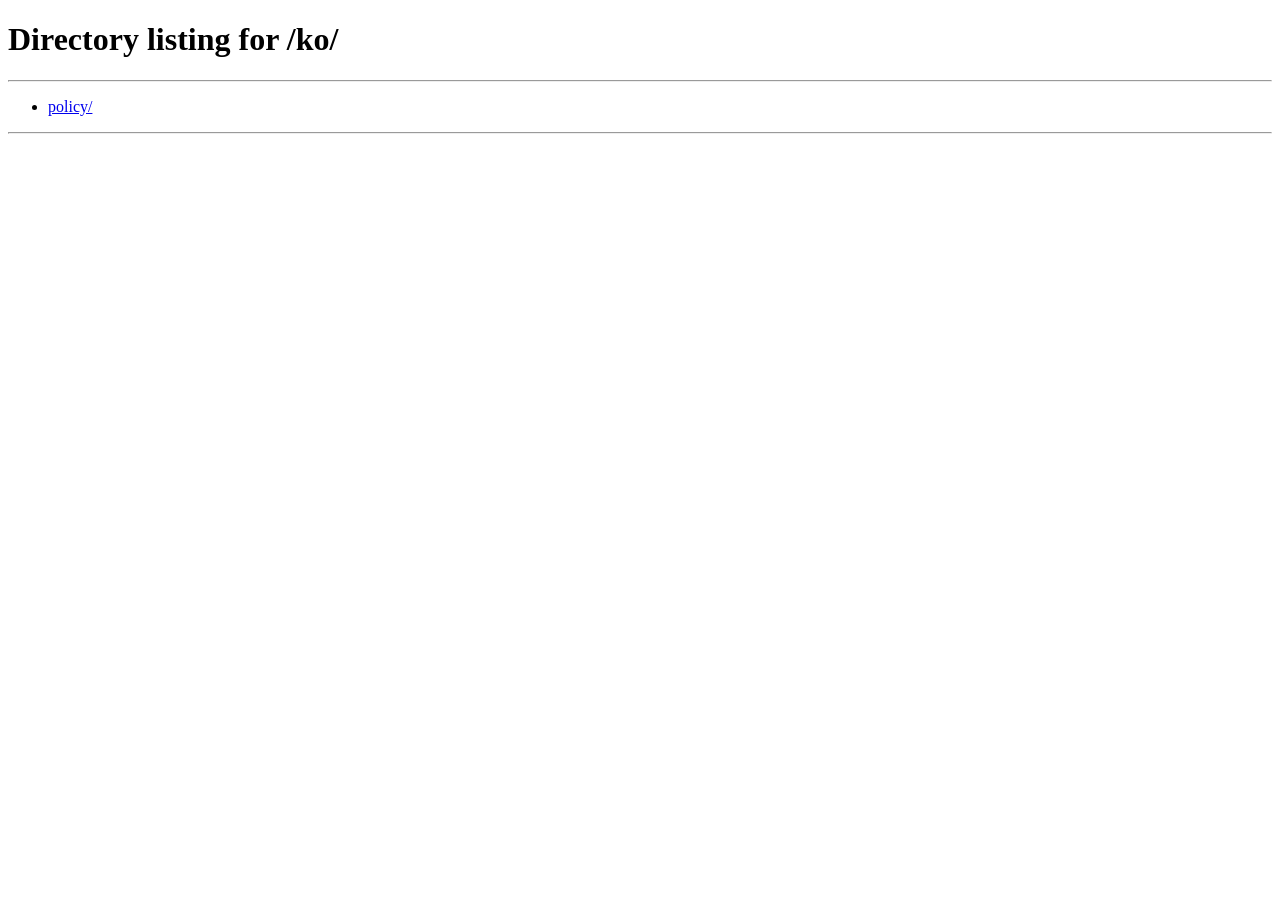
==== index.html @ 4e98b775 "chore: 정책 문서 이전과 언어별 진입 페이지 추가" ====
<!doctype html>
<html lang="ko">
<head>
<meta charset="utf-8">
<meta name="viewport" content="width=device-width,initial-scale=1">
<title>냐미 Nyummy</title>
<link rel="alternate" hreflang="ko" href="https://www.nyummy.co.kr/ko/">
<link rel="alternate" hreflang="ja" href="https://www.nyummy.co.kr/jp/">
<link rel="alternate" hreflang="x-default" href="https://www.nyummy.co.kr/ko/">
<script>
  (function () {
    var l = (navigator.languages && navigator.languages[0]) || navigator.language || "ko";
    location.replace(/^ja/i.test(l) ? "jp/" : "ko/");
  })();
</script>
</head>
<body>
<p><a href="ko/">한국어</a> / <a href="jp/">日本語</a></p>
</body>
</html>
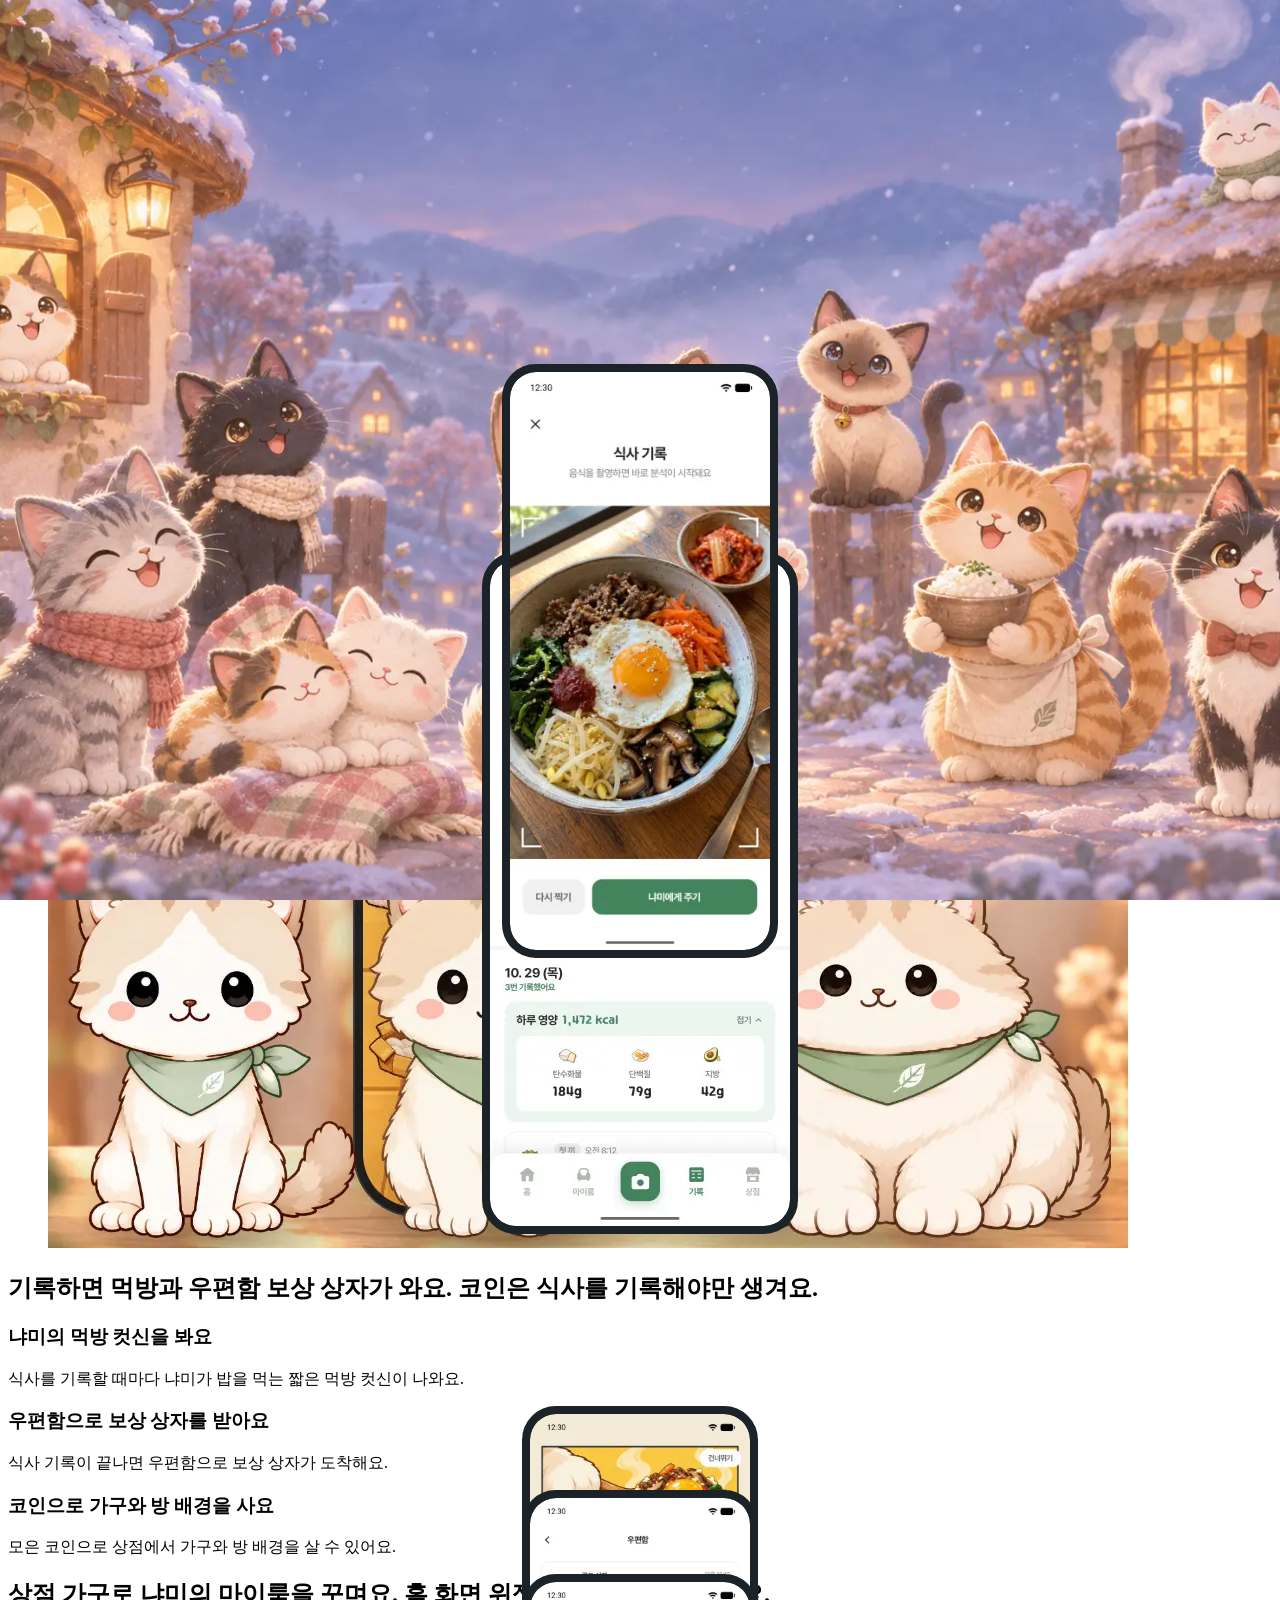
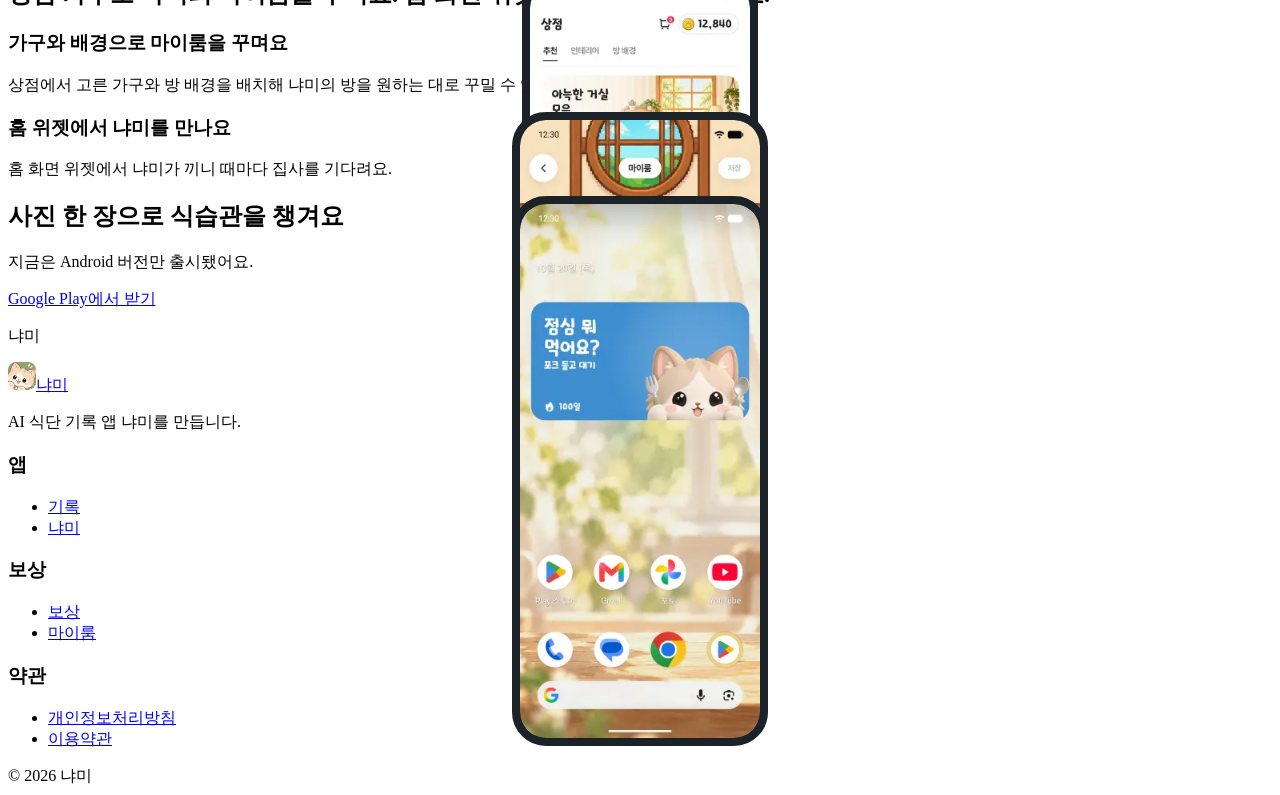
==== commit a2ef214f: "feat: 한국어, 일본어 랜딩페이지 추가" ====
--- a/index.html
+++ b/index.html
@@ -2,19 +2,15 @@
 <html lang="ko">
 <head>
 <meta charset="utf-8">
-<meta name="viewport" content="width=device-width,initial-scale=1">
+<meta name="viewport" content="width=device-width, initial-scale=1">
 <title>냐미 Nyummy</title>
-<link rel="alternate" hreflang="ko" href="https://www.nyummy.co.kr/ko/">
-<link rel="alternate" hreflang="ja" href="https://www.nyummy.co.kr/jp/">
-<link rel="alternate" hreflang="x-default" href="https://www.nyummy.co.kr/ko/">
-<script>
-  (function () {
-    var l = (navigator.languages && navigator.languages[0]) || navigator.language || "ko";
-    location.replace(/^ja/i.test(l) ? "jp/" : "ko/");
-  })();
-</script>
+<link rel="alternate" hreflang="ko" href="ko/">
+<link rel="alternate" hreflang="ja" href="jp/">
+<script>location.replace(/^ja\b/i.test(navigator.language || '') ? 'jp/' : 'ko/');</script>
+<meta http-equiv="refresh" content="0; url=ko/">
+<style>body{margin:0;background:#f7f9fa}</style>
 </head>
 <body>
-<p><a href="ko/">한국어</a> / <a href="jp/">日本語</a></p>
+<noscript><p><a href="ko/">한국어</a> <a href="jp/" lang="ja">日本語</a></p></noscript>
 </body>
 </html>
